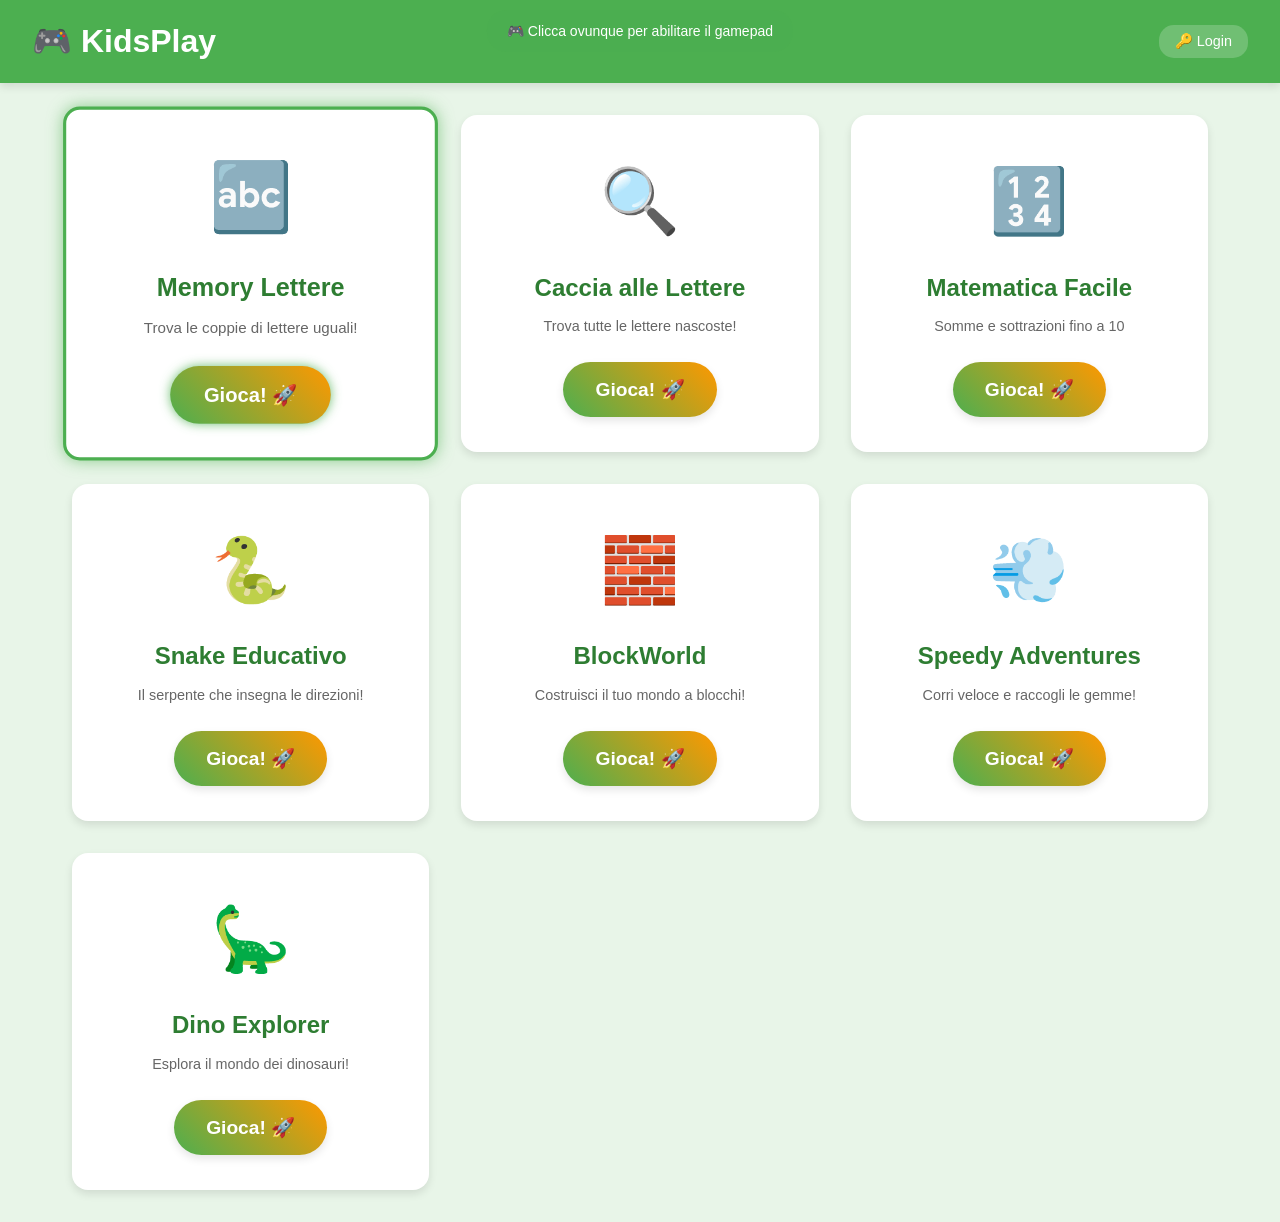
==== index.html @ b1e93ca0 "feat: Add KidsPlay educational game platform with user management and gamepad support - Implemented " ====
<!DOCTYPE html>
<html lang="it">
<head>
    <meta charset="UTF-8">
    <meta name="viewport" content="width=device-width, initial-scale=1.0">
    <meta http-equiv="Cache-Control" content="no-cache, no-store, must-revalidate">
    <meta http-equiv="Pragma" content="no-cache">
    <meta http-equiv="Expires" content="0">
    <title>KidsPlay - Giochi Educativi</title>
    <link rel="stylesheet" href="common/styles/base.css?v=20250827b">
    <link rel="stylesheet" href="common/styles/mobile.css?v=20250827b">
    <link rel="manifest" href="manifest.json?v=20250827b">
</head>
<body>
    <div id="app">
        <header class="app-header">
            <h1>🎮 KidsPlay</h1>
            <div class="user-section">
                <div class="user-info" style="display: none;">
                    👤 <span class="current-username">Ospite</span>
                    <button id="logoutBtn" onclick="typeof logoutUser === 'function' ? logoutUser() : void(0)" style="display: none;">🚪 Logout</button>
                </div>
                <button id="loginBtn" onclick="typeof loginUser === 'function' ? loginUser() : void(0)">🔑 Login</button>
            </div>
            <!-- Profile indicator rimosso - ora gestito dall'UserManager -->
        </header>
        
        <main id="game-catalog" class="catalog-grid">
            <!-- Games will be loaded dynamically -->
        </main>
        
        <!-- Gamepad indicator rimosso perché troppo invasivo -->
    </div>
    
    <script src="js/user-manager.js?v=20250827b"></script>
    <script src="common/core/game-engine.js?v=20250827b"></script>
    <script src="common/core/input-manager.js?v=20250827b"></script>
    <script src="common/core/audio-manager.js?v=20250827b"></script>
    
    <script>
        // Enhanced gamepad management with Chrome compatibility
        let mainPageGamepad = {
            connected: false,
            index: -1,
            selectedGameIndex: 0,
            lastInputTime: 0,
            inputDelay: 200, // ms between inputs
            userInteracted: false // Chrome requires user interaction first
        };
        
        let gameCards = [];
        
        // Enable gamepad access on user interaction (Chrome requirement)
        function enableGamepadAccess() {
            if (!mainPageGamepad.userInteracted) {
                mainPageGamepad.userInteracted = true;
                console.log('🎮 User interaction detected - gamepad access enabled');
                checkGamepadSilently();
            }
        }
        
        // Add event listeners for user interaction
        document.addEventListener('click', enableGamepadAccess, { once: false });
        document.addEventListener('keydown', enableGamepadAccess, { once: false });
        document.addEventListener('touchstart', enableGamepadAccess, { once: false });
        
        // Show notification for Chrome users
        function showGamepadInstructions() {
            if (navigator.userAgent.includes('Chrome') && !mainPageGamepad.userInteracted) {
                const instruction = document.createElement('div');
                instruction.id = 'gamepad-instruction';
                instruction.style.cssText = `
                    position: fixed;
                    top: 10px;
                    left: 50%;
                    transform: translateX(-50%);
                    background: rgba(76, 175, 80, 0.9);
                    color: white;
                    padding: 10px 20px;
                    border-radius: 20px;
                    font-size: 14px;
                    z-index: 1000;
                    text-align: center;
                `;
                instruction.innerHTML = '🎮 Clicca ovunque per abilitare il gamepad';
                document.body.appendChild(instruction);
                
                // Remove after first interaction
                document.addEventListener('click', () => {
                    if (instruction.parentNode) {
                        instruction.remove();
                    }
                }, { once: true });
            }
        }
        
        // Silent gamepad detection with Chrome compatibility
        function checkGamepadSilently() {
            // Chrome requires user interaction before gamepad access
            if (!mainPageGamepad.userInteracted && navigator.userAgent.includes('Chrome')) {
                return;
            }
            
            const gamepads = navigator.getGamepads();
            let found = false;
            
            for (let i = 0; i < gamepads.length; i++) {
                if (gamepads[i] && gamepads[i].connected) {
                    found = true;
                    mainPageGamepad.connected = true;
                    mainPageGamepad.index = i;
                    break;
                }
            }
            
            if (!found) {
                mainPageGamepad.connected = false;
                mainPageGamepad.index = -1;
            }
        }
        
        // Gamepad navigation for main menu with Chrome compatibility
        function handleGamepadNavigation() {
            // Chrome compatibility check
            if (!mainPageGamepad.userInteracted && navigator.userAgent.includes('Chrome')) {
                return;
            }
            
            if (!mainPageGamepad.connected) return;
            
            const gamepad = navigator.getGamepads()[mainPageGamepad.index];
            if (!gamepad) return;
            
            const now = Date.now();
            if (now - mainPageGamepad.lastInputTime < mainPageGamepad.inputDelay) return;
            
            // Update game cards list
            gameCards = Array.from(document.querySelectorAll('.game-card'));
            if (gameCards.length === 0) return;
            
            // D-pad navigation
            let moved = false;
            
            // D-pad left or left analog stick
            if (gamepad.buttons[14]?.pressed || gamepad.axes[0] < -0.5) {
                console.log('🎮 Left input detected');
                mainPageGamepad.selectedGameIndex = Math.max(0, mainPageGamepad.selectedGameIndex - 1);
                moved = true;
            }
            // D-pad right or right analog stick
            else if (gamepad.buttons[15]?.pressed || gamepad.axes[0] > 0.5) {
                console.log('🎮 Right input detected');
                mainPageGamepad.selectedGameIndex = Math.min(gameCards.length - 1, mainPageGamepad.selectedGameIndex + 1);
                moved = true;
            }
            // D-pad up
            else if (gamepad.buttons[12]?.pressed || gamepad.axes[1] < -0.5) {
                console.log('🎮 Up input detected');
                // Move up by row (assuming 3-4 games per row)
                const gamesPerRow = Math.ceil(Math.sqrt(gameCards.length));
                mainPageGamepad.selectedGameIndex = Math.max(0, mainPageGamepad.selectedGameIndex - gamesPerRow);
                moved = true;
            }
            // D-pad down
            else if (gamepad.buttons[13]?.pressed || gamepad.axes[1] > 0.5) {
                console.log('🎮 Down input detected');
                // Move down by row
                const gamesPerRow = Math.ceil(Math.sqrt(gameCards.length));
                mainPageGamepad.selectedGameIndex = Math.min(gameCards.length - 1, mainPageGamepad.selectedGameIndex + gamesPerRow);
                moved = true;
            }
            
            if (moved) {
                console.log('🎮 Moving to game index:', mainPageGamepad.selectedGameIndex);
                updateGameSelection();
                mainPageGamepad.lastInputTime = now;
            }
            
            // A button or X button to launch game
            if (gamepad.buttons[0]?.pressed || gamepad.buttons[1]?.pressed) {
                console.log('🎮 Launch button pressed, game index:', mainPageGamepad.selectedGameIndex);
                if (gameCards[mainPageGamepad.selectedGameIndex]) {
                    // Click the play button inside the card, not the card itself
                    const playButton = gameCards[mainPageGamepad.selectedGameIndex].querySelector('.play-button');
                    if (playButton) {
                        console.log('🎮 Clicking play button for game');
                        playButton.click();
                    } else {
                        console.log('🎮 Play button not found, trying card click');
                        gameCards[mainPageGamepad.selectedGameIndex].click();
                    }
                    mainPageGamepad.lastInputTime = now;
                }
            }
        }
        
        // Update visual selection of games
        function updateGameSelection() {
            gameCards = Array.from(document.querySelectorAll('.game-card')); // Refresh list
            
            gameCards.forEach((card, index) => {
                const playButton = card.querySelector('.play-button');
                
                if (index === mainPageGamepad.selectedGameIndex) {
                    // Highlight the selected card
                    card.style.border = '3px solid #4CAF50';
                    card.style.boxShadow = '0 0 15px rgba(76, 175, 80, 0.6)';
                    card.style.transform = 'scale(1.05)';
                    card.style.transition = 'all 0.2s ease';
                    card.scrollIntoView({ behavior: 'smooth', block: 'center' });
                    
                    // Also highlight the play button
                    if (playButton) {
                        playButton.style.backgroundColor = '#4CAF50';
                        playButton.style.color = 'white';
                        playButton.style.boxShadow = '0 0 10px rgba(76, 175, 80, 0.8)';
                        playButton.style.animation = 'pulse 1s infinite';
                    }
                    
                    console.log('🎮 Selected game:', card.querySelector('h3')?.textContent);
                } else {
                    // Reset styles for non-selected cards
                    card.style.border = '';
                    card.style.boxShadow = '';
                    card.style.transform = '';
                    card.style.transition = '';
                    
                    // Reset play button styles
                    if (playButton) {
                        playButton.style.backgroundColor = '';
                        playButton.style.color = '';
                        playButton.style.boxShadow = '';
                        playButton.style.animation = '';
                    }
                }
            });
        }
        
        // Silent gamepad events with Chrome compatibility
        window.addEventListener('gamepadconnected', (e) => {
            console.log('🎮 Gamepad connected silently:', e.gamepad.id);
            enableGamepadAccess(); // Force enable on connection
            checkGamepadSilently();
        });
        
        window.addEventListener('gamepaddisconnected', (e) => {
            console.log('🎮 Gamepad disconnected silently:', e.gamepad.id);
            checkGamepadSilently();
        });
        
        // Check once on load, then start navigation loop
        setInterval(checkGamepadSilently, 2000); // Check connection every 2 seconds
        
        // Start gamepad navigation loop with higher frequency for better responsiveness
        let navigationInterval;
        function startGamepadNavigation() {
            if (navigationInterval) clearInterval(navigationInterval);
            navigationInterval = setInterval(() => {
                if (gameCards.length > 0) {
                    handleGamepadNavigation();
                }
            }, 100); // 10fps for smooth navigation
        }
        
        startGamepadNavigation();
        
        // Add manual gamepad test function for Chrome debugging
        window.testGamepad = function() {
            enableGamepadAccess();
            checkGamepadSilently();
            console.log('🎮 Manual gamepad test:', {
                userInteracted: mainPageGamepad.userInteracted,
                connected: mainPageGamepad.connected,
                gamepadAPI: !!navigator.getGamepads,
                gamepads: navigator.getGamepads(),
                gameCards: gameCards.length,
                browser: navigator.userAgent.includes('Chrome') ? 'Chrome' : 'Other'
            });
            
            // Force navigation initialization
            gameCards = Array.from(document.querySelectorAll('.game-card'));
            console.log('🔍 Found', gameCards.length, 'game cards');
            if (gameCards.length > 0) {
                updateGameSelection();
                console.log('🎮 Manual navigation initialization complete');
            }
        };
        
        // Add debug function to check game cards
        window.debugGameCards = function() {
            const cards = Array.from(document.querySelectorAll('.game-card'));
            console.log('🔍 Game cards debug:', {
                count: cards.length,
                catalog: document.getElementById('game-catalog'),
                catalogChildren: document.getElementById('game-catalog')?.children.length,
                allCards: cards.map(card => ({
                    title: card.querySelector('h3')?.textContent,
                    playButton: !!card.querySelector('.play-button')
                }))
            });
        };
        
        console.log('🎮 Debug functions available: testGamepad() and debugGameCards()');
        console.log('🔧 UPDATED VERSION 20250827b - Navigation debug loaded');
        
        console.log('🎮 Gamepad system initialized. Use testGamepad() to debug in Chrome.');
        
        // Debug: Check if elements are present - Updated 2025-08-27 19:35
        document.addEventListener('DOMContentLoaded', () => {
            console.log('DOM loaded, initializing components...');
            
            // Show gamepad instructions for Chrome users
            setTimeout(showGamepadInstructions, 1000);
            
            // Initialize gamepad silently
            checkGamepadSilently();
            
            // Initialize game selection AFTER games are loaded with observer
            function initializeGameNavigation() {
                console.log('🔍 Trying to initialize game navigation...');
                gameCards = Array.from(document.querySelectorAll('.game-card'));
                console.log('🔍 Found game cards:', gameCards.length);
                
                if (gameCards.length > 0) {
                    updateGameSelection();
                    console.log('🎮 Game navigation initialized with', gameCards.length, 'games');
                    console.log('🔍 Game cards:', gameCards.map(card => card.querySelector('h3')?.textContent));
                    return true;
                }
                console.log('🔍 No game cards found yet...');
                return false;
            }
            
            // Try immediate initialization
            console.log('🔍 Attempting immediate game navigation initialization...');
            if (!initializeGameNavigation()) {
                console.log('🔍 Immediate init failed, setting up MutationObserver...');
                // If not ready, use MutationObserver to wait for game cards
                const observer = new MutationObserver((mutations) => {
                    console.log('🔍 MutationObserver detected changes:', mutations.length);
                    for (let mutation of mutations) {
                        if (mutation.type === 'childList' && mutation.addedNodes.length > 0) {
                            console.log('🔍 Child nodes added:', mutation.addedNodes.length);
                            // Check if any added nodes contain game cards
                            for (let node of mutation.addedNodes) {
                                if (node.nodeType === Node.ELEMENT_NODE) {
                                    console.log('🔍 Checking node:', node.className, node.tagName);
                                    if (node.classList?.contains('game-card') || 
                                        node.querySelector?.('.game-card')) {
                                        console.log('🔍 Found game card or container with game cards!');
                                        if (initializeGameNavigation()) {
                                            observer.disconnect();
                                            return;
                                        }
                                    }
                                }
                            }
                        }
                    }
                });
                
                observer.observe(document.body, {
                    childList: true,
                    subtree: true
                });
                
                // Fallback: stop observing after 5 seconds
                setTimeout(() => {
                    console.log('🔍 MutationObserver timeout, trying final initialization...');
                    observer.disconnect();
                    initializeGameNavigation(); // Try one more time
                }, 5000);
                
                // Additional fallback: try every second for 10 seconds
                let attempts = 0;
                const retryInterval = setInterval(() => {
                    attempts++;
                    console.log(`🔍 Retry attempt ${attempts}/10`);
                    if (initializeGameNavigation() || attempts >= 10) {
                        clearInterval(retryInterval);
                    }
                }, 1000);
            } else {
                console.log('🎮 Game navigation initialized immediately!');
            }
            
            // Force user manager initialization
            setTimeout(() => {
                if (window.userManager) {
                    console.log('User manager initialized and calling updateUserDisplay');
                    window.userManager.updateUserDisplay();
                } else {
                    console.error('UserManager not found after timeout!');
                }
            }, 500);
        });
        
        // Service Worker temporaneamente disabilitato per debug
        // Rimuovi questo commento per riattivare il PWA
        /*
        if ('serviceWorker' in navigator) {
            window.addEventListener('load', () => {
                navigator.serviceWorker.register('/sw.js')
                    .then((registration) => {
                        console.log('✅ SW registered successfully:', registration.scope);
                        
                        // Handle updates
                        registration.addEventListener('updatefound', () => {
                            console.log('SW: Update found');
                        });
                    })
                    .catch((registrationError) => {
                        console.log('❌ SW registration failed:', registrationError);
                    });
                    
                // Listen for SW messages
                navigator.serviceWorker.addEventListener('message', (event) => {
                    console.log('SW message:', event.data);
                });
                
                // Handle SW errors
                navigator.serviceWorker.addEventListener('error', (error) => {
                    console.log('SW error:', error);
                });
            });
        } else {
            console.log('Service Worker not supported');
        }
        */
        console.log('🔧 Service Worker temporaneamente disabilitato per debug');
        
        // Global error handler per catturare errori di estensioni
        window.addEventListener('error', (error) => {
            if (error.message.includes('message channel closed')) {
                console.log('🔇 Errore di estensione ignorato:', error.message);
                return true; // Impedisce la propagazione
            }
        });
        
        window.addEventListener('unhandledrejection', (event) => {
            if (event.reason && event.reason.message && event.reason.message.includes('message channel closed')) {
                console.log('🔇 Promise rejection di estensione ignorata:', event.reason);
                event.preventDefault(); // Impedisce la propagazione
            }
        });
    </script>
</body>
</html>
---- common/styles/base.css ----
/* KidsPlay Base Styles v2.0 */

:root {
    --primary-color: #4CAF50;
    --secondary-color: #FF9800;
    --bg-color: #E8F5E8;
    --text-color: #2E7D32;
    --card-bg: #FFFFFF;
    --shadow: 0 4px 8px rgba(0,0,0,0.1);
}

* {
    box-sizing: border-box;
    margin: 0;
    padding: 0;
}

body {
    font-family: 'Comic Sans MS', cursive, sans-serif;
    background: var(--bg-color);
    color: var(--text-color);
    line-height: 1.6;
    min-height: 100vh;
}

.app-header {
    background: var(--primary-color);
    color: white;
    padding: 1rem 2rem;
    display: flex;
    justify-content: space-between;
    align-items: center;
    box-shadow: var(--shadow);
}

.app-header h1 {
    font-size: 2rem;
    font-weight: bold;
}

.user-section {
    display: flex;
    align-items: center;
    gap: 1rem;
}

.user-info {
    display: flex;
    align-items: center;
    gap: 0.5rem;
    background: rgba(255,255,255,0.1);
    padding: 0.5rem 1rem;
    border-radius: 20px;
    font-size: 0.9rem;
}

.user-section button {
    background: rgba(255,255,255,0.2);
    border: none;
    color: white;
    padding: 0.5rem 1rem;
    border-radius: 15px;
    cursor: pointer;
    font-size: 0.9rem;
    transition: background 0.3s ease;
}

.user-section button:hover {
    background: rgba(255,255,255,0.3);
}

.catalog-grid {
    display: grid;
    grid-template-columns: repeat(auto-fit, minmax(280px, 1fr));
    gap: 2rem;
    padding: 2rem;
    max-width: 1200px;
    margin: 0 auto;
}

.game-card {
    background: var(--card-bg);
    border-radius: 16px;
    padding: 2rem;
    text-align: center;
    box-shadow: var(--shadow);
    transition: transform 0.3s ease, box-shadow 0.3s ease;
    border: 3px solid transparent;
    cursor: pointer;
}

.game-card:hover,
.game-card:focus-within {
    transform: translateY(-8px);
    box-shadow: 0 8px 16px rgba(0,0,0,0.15);
    border-color: var(--primary-color);
}

.game-icon {
    font-size: 4rem;
    margin-bottom: 1rem;
    display: block;
}

.game-title {
    font-size: 1.5rem;
    color: var(--text-color);
    margin-bottom: 0.5rem;
}

.game-description {
    color: #666;
    margin-bottom: 1.5rem;
    font-size: 0.9rem;
}

.play-button {
    background: linear-gradient(45deg, var(--primary-color), var(--secondary-color));
    color: white;
    border: none;
    padding: 1rem 2rem;
    font-size: 1.2rem;
    font-weight: bold;
    border-radius: 50px;
    cursor: pointer;
    transition: all 0.3s ease;
    box-shadow: var(--shadow);
    font-family: inherit;
}

.play-button:hover {
    transform: scale(1.05);
    box-shadow: 0 6px 12px rgba(0,0,0,0.2);
}

.play-button:active {
    transform: scale(0.98);
}

/* Rimosso .gamepad-status - troppo invasivo */

#profile-indicator {
    background: rgba(255,255,255,0.2);
    padding: 0.5rem 1rem;
    border-radius: 20px;
    font-weight: bold;
}

/* Animation utilities */
@keyframes bounce {
    0%, 20%, 53%, 80%, 100% { transform: translate3d(0,0,0); }
    40%, 43% { transform: translate3d(0,-20px,0); }
    70% { transform: translate3d(0,-10px,0); }
    90% { transform: translate3d(0,-4px,0); }
}

.bounce-animation {
    animation: bounce 1s ease infinite;
}

/* Gamepad CSS rimosso - era troppo invasivo */

/* Gamepad navigation animations */
@keyframes pulse {
    0% { transform: scale(1); }
    50% { transform: scale(1.05); }
    100% { transform: scale(1); }
}

/* Enhanced play button styles for gamepad selection */
.play-button {
    transition: all 0.2s ease;
}
---- common/styles/mobile.css ----
/* KidsPlay Mobile Styles */

@media (max-width: 768px) {
    .app-header {
        padding: 0.5rem 1rem;
        flex-direction: column;
        gap: 0.5rem;
    }
    
    .app-header h1 {
        font-size: 1.5rem;
    }
    
    .catalog-grid {
        grid-template-columns: 1fr;
        gap: 1rem;
        padding: 1rem;
    }
    
    .game-card {
        padding: 1.5rem;
    }
    
    .game-icon {
        font-size: 3rem;
    }
    
    .game-title {
        font-size: 1.3rem;
    }
    
    .play-button {
        padding: 0.8rem 1.5rem;
        font-size: 1rem;
    }
    
    .gamepad-status {
        top: 10px;
        right: 10px;
        font-size: 0.7rem;
        padding: 0.3rem 0.8rem;
    }
}

@media (max-width: 480px) {
    .catalog-grid {
        padding: 0.5rem;
    }
    
    .game-card {
        padding: 1rem;
    }
    
    .game-icon {
        font-size: 2.5rem;
    }
}

/* Touch-friendly enhancements */
@media (pointer: coarse) {
    .play-button {
        min-height: 48px;
        min-width: 120px;
    }
    
    .game-card {
        min-height: 200px;
    }
}
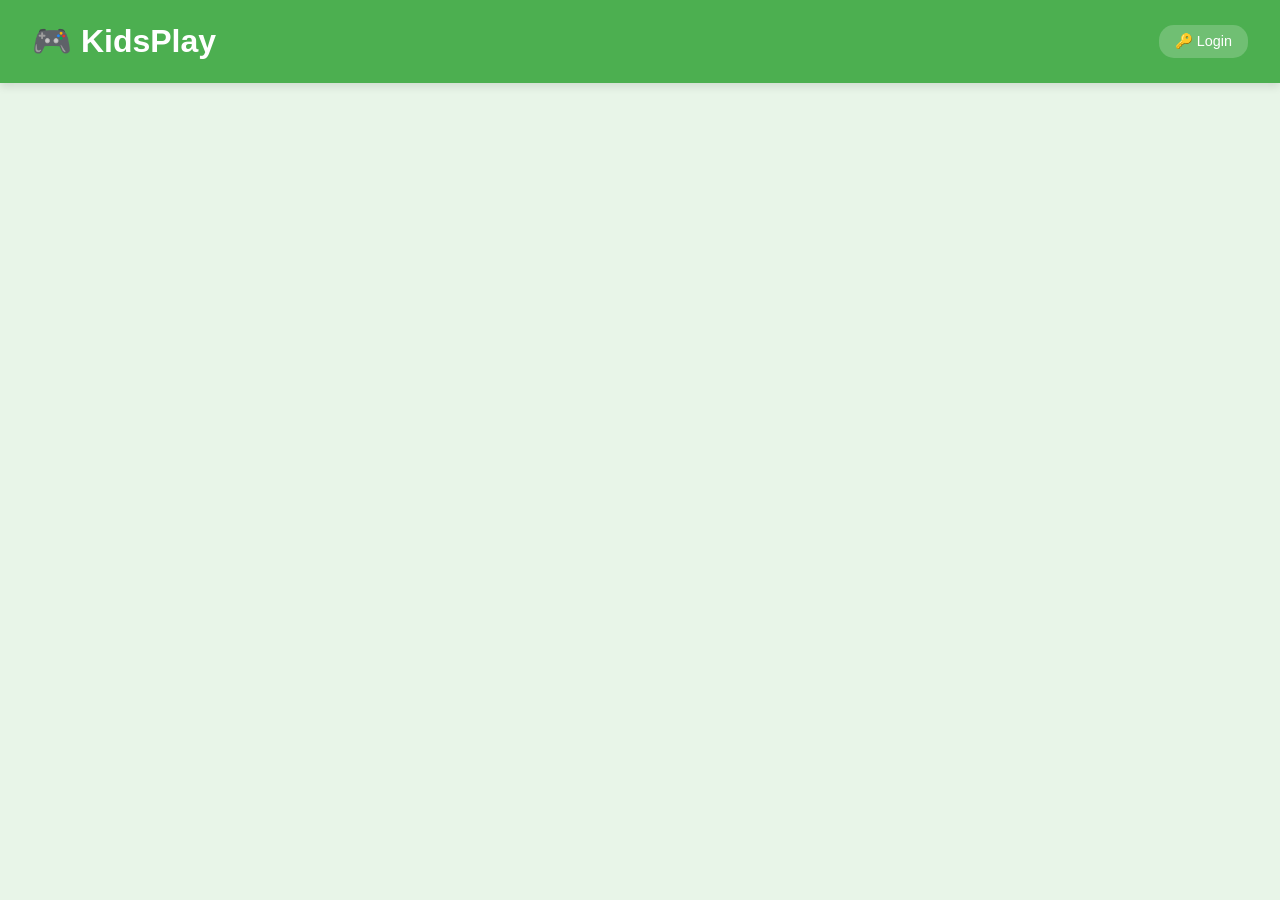
==== commit 9436a333: "Refactor code structure for improved readability and maintainability; removed redundant code blocks " ====
--- a/index.html
+++ b/index.html
@@ -3,446 +3,66 @@
 <head>
     <meta charset="UTF-8">
     <meta name="viewport" content="width=device-width, initial-scale=1.0">
-    <meta http-equiv="Cache-Control" content="no-cache, no-store, must-revalidate">
-    <meta http-equiv="Pragma" content="no-cache">
-    <meta http-equiv="Expires" content="0">
-    <title>KidsPlay - Giochi Educativi</title>
-    <link rel="stylesheet" href="common/styles/base.css?v=20250827b">
-    <link rel="stylesheet" href="common/styles/mobile.css?v=20250827b">
-    <link rel="manifest" href="manifest.json?v=20250827b">
+    <meta http-equiv="refresh" content="0;url=src/frontend/index.html">
+    <title>KidsPlay Web Arcade - Redirecting...</title>
+    <style>
+        body {
+            font-family: 'Comic Sans MS', Arial, sans-serif;
+            background: linear-gradient(135deg, #667eea 0%, #764ba2 100%);
+            display: flex;
+            justify-content: center;
+            align-items: center;
+            height: 100vh;
+            margin: 0;
+            color: white;
+        }
+        .loader {
+            text-align: center;
+        }
+        .spinner {
+            border: 5px solid rgba(255,255,255,0.3);
+            border-top: 5px solid white;
+            border-radius: 50%;
+            width: 50px;
+            height: 50px;
+            animation: spin 1s linear infinite;
+            margin: 0 auto 20px;
+        }
+        @keyframes spin {
+            0% { transform: rotate(0deg); }
+            100% { transform: rotate(360deg); }
+        }
+        h1 {
+            font-size: 2.5rem;
+            margin-bottom: 10px;
+        }
+        p {
+            font-size: 1.2rem;
+            opacity: 0.9;
+        }
+        a {
+            color: #ffd700;
+            text-decoration: none;
+            font-weight: bold;
+        }
+        a:hover {
+            text-decoration: underline;
+        }
+    </style>
 </head>
 <body>
-    <div id="app">
-        <header class="app-header">
-            <h1>🎮 KidsPlay</h1>
-            <div class="user-section">
-                <div class="user-info" style="display: none;">
-                    👤 <span class="current-username">Ospite</span>
-                    <button id="logoutBtn" onclick="typeof logoutUser === 'function' ? logoutUser() : void(0)" style="display: none;">🚪 Logout</button>
-                </div>
-                <button id="loginBtn" onclick="typeof loginUser === 'function' ? loginUser() : void(0)">🔑 Login</button>
-            </div>
-            <!-- Profile indicator rimosso - ora gestito dall'UserManager -->
-        </header>
-        
-        <main id="game-catalog" class="catalog-grid">
-            <!-- Games will be loaded dynamically -->
-        </main>
-        
-        <!-- Gamepad indicator rimosso perché troppo invasivo -->
+    <div class="loader">
+        <div class="spinner"></div>
+        <h1>🎮 KidsPlay Web Arcade</h1>
+        <p>Reindirizzamento in corso...</p>
+        <p><small>Se non vieni reindirizzato automaticamente, <a href="src/frontend/index.html">clicca qui</a>.</small></p>
     </div>
     
-    <script src="js/user-manager.js?v=20250827b"></script>
-    <script src="common/core/game-engine.js?v=20250827b"></script>
-    <script src="common/core/input-manager.js?v=20250827b"></script>
-    <script src="common/core/audio-manager.js?v=20250827b"></script>
-    
     <script>
-        // Enhanced gamepad management with Chrome compatibility
-        let mainPageGamepad = {
-            connected: false,
-            index: -1,
-            selectedGameIndex: 0,
-            lastInputTime: 0,
-            inputDelay: 200, // ms between inputs
-            userInteracted: false // Chrome requires user interaction first
-        };
-        
-        let gameCards = [];
-        
-        // Enable gamepad access on user interaction (Chrome requirement)
-        function enableGamepadAccess() {
-            if (!mainPageGamepad.userInteracted) {
-                mainPageGamepad.userInteracted = true;
-                console.log('🎮 User interaction detected - gamepad access enabled');
-                checkGamepadSilently();
-            }
-        }
-        
-        // Add event listeners for user interaction
-        document.addEventListener('click', enableGamepadAccess, { once: false });
-        document.addEventListener('keydown', enableGamepadAccess, { once: false });
-        document.addEventListener('touchstart', enableGamepadAccess, { once: false });
-        
-        // Show notification for Chrome users
-        function showGamepadInstructions() {
-            if (navigator.userAgent.includes('Chrome') && !mainPageGamepad.userInteracted) {
-                const instruction = document.createElement('div');
-                instruction.id = 'gamepad-instruction';
-                instruction.style.cssText = `
-                    position: fixed;
-                    top: 10px;
-                    left: 50%;
-                    transform: translateX(-50%);
-                    background: rgba(76, 175, 80, 0.9);
-                    color: white;
-                    padding: 10px 20px;
-                    border-radius: 20px;
-                    font-size: 14px;
-                    z-index: 1000;
-                    text-align: center;
-                `;
-                instruction.innerHTML = '🎮 Clicca ovunque per abilitare il gamepad';
-                document.body.appendChild(instruction);
-                
-                // Remove after first interaction
-                document.addEventListener('click', () => {
-                    if (instruction.parentNode) {
-                        instruction.remove();
-                    }
-                }, { once: true });
-            }
-        }
-        
-        // Silent gamepad detection with Chrome compatibility
-        function checkGamepadSilently() {
-            // Chrome requires user interaction before gamepad access
-            if (!mainPageGamepad.userInteracted && navigator.userAgent.includes('Chrome')) {
-                return;
-            }
-            
-            const gamepads = navigator.getGamepads();
-            let found = false;
-            
-            for (let i = 0; i < gamepads.length; i++) {
-                if (gamepads[i] && gamepads[i].connected) {
-                    found = true;
-                    mainPageGamepad.connected = true;
-                    mainPageGamepad.index = i;
-                    break;
-                }
-            }
-            
-            if (!found) {
-                mainPageGamepad.connected = false;
-                mainPageGamepad.index = -1;
-            }
-        }
-        
-        // Gamepad navigation for main menu with Chrome compatibility
-        function handleGamepadNavigation() {
-            // Chrome compatibility check
-            if (!mainPageGamepad.userInteracted && navigator.userAgent.includes('Chrome')) {
-                return;
-            }
-            
-            if (!mainPageGamepad.connected) return;
-            
-            const gamepad = navigator.getGamepads()[mainPageGamepad.index];
-            if (!gamepad) return;
-            
-            const now = Date.now();
-            if (now - mainPageGamepad.lastInputTime < mainPageGamepad.inputDelay) return;
-            
-            // Update game cards list
-            gameCards = Array.from(document.querySelectorAll('.game-card'));
-            if (gameCards.length === 0) return;
-            
-            // D-pad navigation
-            let moved = false;
-            
-            // D-pad left or left analog stick
-            if (gamepad.buttons[14]?.pressed || gamepad.axes[0] < -0.5) {
-                console.log('🎮 Left input detected');
-                mainPageGamepad.selectedGameIndex = Math.max(0, mainPageGamepad.selectedGameIndex - 1);
-                moved = true;
-            }
-            // D-pad right or right analog stick
-            else if (gamepad.buttons[15]?.pressed || gamepad.axes[0] > 0.5) {
-                console.log('🎮 Right input detected');
-                mainPageGamepad.selectedGameIndex = Math.min(gameCards.length - 1, mainPageGamepad.selectedGameIndex + 1);
-                moved = true;
-            }
-            // D-pad up
-            else if (gamepad.buttons[12]?.pressed || gamepad.axes[1] < -0.5) {
-                console.log('🎮 Up input detected');
-                // Move up by row (assuming 3-4 games per row)
-                const gamesPerRow = Math.ceil(Math.sqrt(gameCards.length));
-                mainPageGamepad.selectedGameIndex = Math.max(0, mainPageGamepad.selectedGameIndex - gamesPerRow);
-                moved = true;
-            }
-            // D-pad down
-            else if (gamepad.buttons[13]?.pressed || gamepad.axes[1] > 0.5) {
-                console.log('🎮 Down input detected');
-                // Move down by row
-                const gamesPerRow = Math.ceil(Math.sqrt(gameCards.length));
-                mainPageGamepad.selectedGameIndex = Math.min(gameCards.length - 1, mainPageGamepad.selectedGameIndex + gamesPerRow);
-                moved = true;
-            }
-            
-            if (moved) {
-                console.log('🎮 Moving to game index:', mainPageGamepad.selectedGameIndex);
-                updateGameSelection();
-                mainPageGamepad.lastInputTime = now;
-            }
-            
-            // A button or X button to launch game
-            if (gamepad.buttons[0]?.pressed || gamepad.buttons[1]?.pressed) {
-                console.log('🎮 Launch button pressed, game index:', mainPageGamepad.selectedGameIndex);
-                if (gameCards[mainPageGamepad.selectedGameIndex]) {
-                    // Click the play button inside the card, not the card itself
-                    const playButton = gameCards[mainPageGamepad.selectedGameIndex].querySelector('.play-button');
-                    if (playButton) {
-                        console.log('🎮 Clicking play button for game');
-                        playButton.click();
-                    } else {
-                        console.log('🎮 Play button not found, trying card click');
-                        gameCards[mainPageGamepad.selectedGameIndex].click();
-                    }
-                    mainPageGamepad.lastInputTime = now;
-                }
-            }
-        }
-        
-        // Update visual selection of games
-        function updateGameSelection() {
-            gameCards = Array.from(document.querySelectorAll('.game-card')); // Refresh list
-            
-            gameCards.forEach((card, index) => {
-                const playButton = card.querySelector('.play-button');
-                
-                if (index === mainPageGamepad.selectedGameIndex) {
-                    // Highlight the selected card
-                    card.style.border = '3px solid #4CAF50';
-                    card.style.boxShadow = '0 0 15px rgba(76, 175, 80, 0.6)';
-                    card.style.transform = 'scale(1.05)';
-                    card.style.transition = 'all 0.2s ease';
-                    card.scrollIntoView({ behavior: 'smooth', block: 'center' });
-                    
-                    // Also highlight the play button
-                    if (playButton) {
-                        playButton.style.backgroundColor = '#4CAF50';
-                        playButton.style.color = 'white';
-                        playButton.style.boxShadow = '0 0 10px rgba(76, 175, 80, 0.8)';
-                        playButton.style.animation = 'pulse 1s infinite';
-                    }
-                    
-                    console.log('🎮 Selected game:', card.querySelector('h3')?.textContent);
-                } else {
-                    // Reset styles for non-selected cards
-                    card.style.border = '';
-                    card.style.boxShadow = '';
-                    card.style.transform = '';
-                    card.style.transition = '';
-                    
-                    // Reset play button styles
-                    if (playButton) {
-                        playButton.style.backgroundColor = '';
-                        playButton.style.color = '';
-                        playButton.style.boxShadow = '';
-                        playButton.style.animation = '';
-                    }
-                }
-            });
-        }
-        
-        // Silent gamepad events with Chrome compatibility
-        window.addEventListener('gamepadconnected', (e) => {
-            console.log('🎮 Gamepad connected silently:', e.gamepad.id);
-            enableGamepadAccess(); // Force enable on connection
-            checkGamepadSilently();
-        });
-        
-        window.addEventListener('gamepaddisconnected', (e) => {
-            console.log('🎮 Gamepad disconnected silently:', e.gamepad.id);
-            checkGamepadSilently();
-        });
-        
-        // Check once on load, then start navigation loop
-        setInterval(checkGamepadSilently, 2000); // Check connection every 2 seconds
-        
-        // Start gamepad navigation loop with higher frequency for better responsiveness
-        let navigationInterval;
-        function startGamepadNavigation() {
-            if (navigationInterval) clearInterval(navigationInterval);
-            navigationInterval = setInterval(() => {
-                if (gameCards.length > 0) {
-                    handleGamepadNavigation();
-                }
-            }, 100); // 10fps for smooth navigation
-        }
-        
-        startGamepadNavigation();
-        
-        // Add manual gamepad test function for Chrome debugging
-        window.testGamepad = function() {
-            enableGamepadAccess();
-            checkGamepadSilently();
-            console.log('🎮 Manual gamepad test:', {
-                userInteracted: mainPageGamepad.userInteracted,
-                connected: mainPageGamepad.connected,
-                gamepadAPI: !!navigator.getGamepads,
-                gamepads: navigator.getGamepads(),
-                gameCards: gameCards.length,
-                browser: navigator.userAgent.includes('Chrome') ? 'Chrome' : 'Other'
-            });
-            
-            // Force navigation initialization
-            gameCards = Array.from(document.querySelectorAll('.game-card'));
-            console.log('🔍 Found', gameCards.length, 'game cards');
-            if (gameCards.length > 0) {
-                updateGameSelection();
-                console.log('🎮 Manual navigation initialization complete');
-            }
-        };
-        
-        // Add debug function to check game cards
-        window.debugGameCards = function() {
-            const cards = Array.from(document.querySelectorAll('.game-card'));
-            console.log('🔍 Game cards debug:', {
-                count: cards.length,
-                catalog: document.getElementById('game-catalog'),
-                catalogChildren: document.getElementById('game-catalog')?.children.length,
-                allCards: cards.map(card => ({
-                    title: card.querySelector('h3')?.textContent,
-                    playButton: !!card.querySelector('.play-button')
-                }))
-            });
-        };
-        
-        console.log('🎮 Debug functions available: testGamepad() and debugGameCards()');
-        console.log('🔧 UPDATED VERSION 20250827b - Navigation debug loaded');
-        
-        console.log('🎮 Gamepad system initialized. Use testGamepad() to debug in Chrome.');
-        
-        // Debug: Check if elements are present - Updated 2025-08-27 19:35
-        document.addEventListener('DOMContentLoaded', () => {
-            console.log('DOM loaded, initializing components...');
-            
-            // Show gamepad instructions for Chrome users
-            setTimeout(showGamepadInstructions, 1000);
-            
-            // Initialize gamepad silently
-            checkGamepadSilently();
-            
-            // Initialize game selection AFTER games are loaded with observer
-            function initializeGameNavigation() {
-                console.log('🔍 Trying to initialize game navigation...');
-                gameCards = Array.from(document.querySelectorAll('.game-card'));
-                console.log('🔍 Found game cards:', gameCards.length);
-                
-                if (gameCards.length > 0) {
-                    updateGameSelection();
-                    console.log('🎮 Game navigation initialized with', gameCards.length, 'games');
-                    console.log('🔍 Game cards:', gameCards.map(card => card.querySelector('h3')?.textContent));
-                    return true;
-                }
-                console.log('🔍 No game cards found yet...');
-                return false;
-            }
-            
-            // Try immediate initialization
-            console.log('🔍 Attempting immediate game navigation initialization...');
-            if (!initializeGameNavigation()) {
-                console.log('🔍 Immediate init failed, setting up MutationObserver...');
-                // If not ready, use MutationObserver to wait for game cards
-                const observer = new MutationObserver((mutations) => {
-                    console.log('🔍 MutationObserver detected changes:', mutations.length);
-                    for (let mutation of mutations) {
-                        if (mutation.type === 'childList' && mutation.addedNodes.length > 0) {
-                            console.log('🔍 Child nodes added:', mutation.addedNodes.length);
-                            // Check if any added nodes contain game cards
-                            for (let node of mutation.addedNodes) {
-                                if (node.nodeType === Node.ELEMENT_NODE) {
-                                    console.log('🔍 Checking node:', node.className, node.tagName);
-                                    if (node.classList?.contains('game-card') || 
-                                        node.querySelector?.('.game-card')) {
-                                        console.log('🔍 Found game card or container with game cards!');
-                                        if (initializeGameNavigation()) {
-                                            observer.disconnect();
-                                            return;
-                                        }
-                                    }
-                                }
-                            }
-                        }
-                    }
-                });
-                
-                observer.observe(document.body, {
-                    childList: true,
-                    subtree: true
-                });
-                
-                // Fallback: stop observing after 5 seconds
-                setTimeout(() => {
-                    console.log('🔍 MutationObserver timeout, trying final initialization...');
-                    observer.disconnect();
-                    initializeGameNavigation(); // Try one more time
-                }, 5000);
-                
-                // Additional fallback: try every second for 10 seconds
-                let attempts = 0;
-                const retryInterval = setInterval(() => {
-                    attempts++;
-                    console.log(`🔍 Retry attempt ${attempts}/10`);
-                    if (initializeGameNavigation() || attempts >= 10) {
-                        clearInterval(retryInterval);
-                    }
-                }, 1000);
-            } else {
-                console.log('🎮 Game navigation initialized immediately!');
-            }
-            
-            // Force user manager initialization
-            setTimeout(() => {
-                if (window.userManager) {
-                    console.log('User manager initialized and calling updateUserDisplay');
-                    window.userManager.updateUserDisplay();
-                } else {
-                    console.error('UserManager not found after timeout!');
-                }
-            }, 500);
-        });
-        
-        // Service Worker temporaneamente disabilitato per debug
-        // Rimuovi questo commento per riattivare il PWA
-        /*
-        if ('serviceWorker' in navigator) {
-            window.addEventListener('load', () => {
-                navigator.serviceWorker.register('/sw.js')
-                    .then((registration) => {
-                        console.log('✅ SW registered successfully:', registration.scope);
-                        
-                        // Handle updates
-                        registration.addEventListener('updatefound', () => {
-                            console.log('SW: Update found');
-                        });
-                    })
-                    .catch((registrationError) => {
-                        console.log('❌ SW registration failed:', registrationError);
-                    });
-                    
-                // Listen for SW messages
-                navigator.serviceWorker.addEventListener('message', (event) => {
-                    console.log('SW message:', event.data);
-                });
-                
-                // Handle SW errors
-                navigator.serviceWorker.addEventListener('error', (error) => {
-                    console.log('SW error:', error);
-                });
-            });
-        } else {
-            console.log('Service Worker not supported');
-        }
-        */
-        console.log('🔧 Service Worker temporaneamente disabilitato per debug');
-        
-        // Global error handler per catturare errori di estensioni
-        window.addEventListener('error', (error) => {
-            if (error.message.includes('message channel closed')) {
-                console.log('🔇 Errore di estensione ignorato:', error.message);
-                return true; // Impedisce la propagazione
-            }
-        });
-        
-        window.addEventListener('unhandledrejection', (event) => {
-            if (event.reason && event.reason.message && event.reason.message.includes('message channel closed')) {
-                console.log('🔇 Promise rejection di estensione ignorata:', event.reason);
-                event.preventDefault(); // Impedisce la propagazione
-            }
-        });
+        // Fallback redirect via JavaScript se meta refresh non funziona
+        setTimeout(function() {
+            window.location.href = 'src/frontend/index.html';
+        }, 500);
     </script>
 </body>
 </html>
